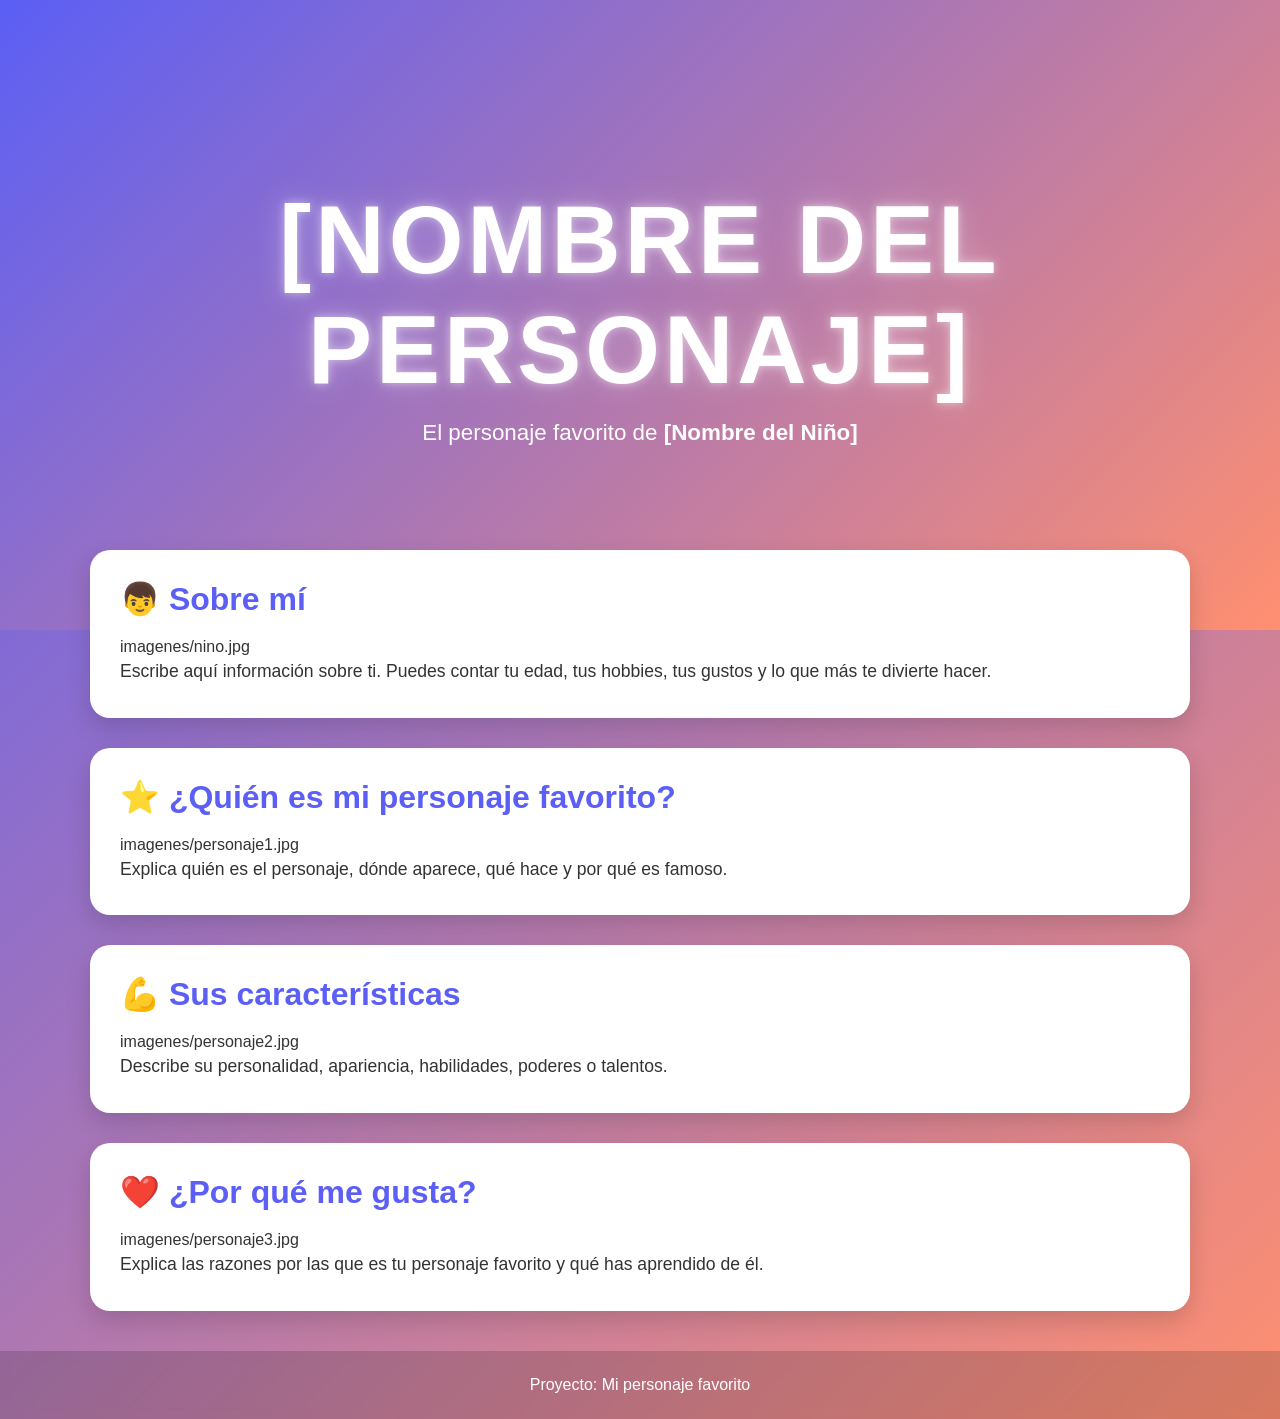
==== docs/personajeFavorito/index.html @ a316b097 "Automated update" ====
<!DOCTYPE html>
<html lang="es">

<head>
    <meta charset="UTF-8">
    <meta name="viewport" content="width=device-width, initial-scale=1.0">
    <title>[Nombre del Personaje]</title>
    <link rel="stylesheet" href="style.css">
</head>

<body>

    <header class="hero">
        <div class="hero-content">
            <h1>[NOMBRE DEL PERSONAJE]</h1>
            <p>El personaje favorito de <strong>[Nombre del Niño]</strong></p>
        </div>
    </header>

    <main>

        <section class="card">
            <h2>👦 Sobre mí</h2>
            imagenes/nino.jpg

            <p>
                Escribe aquí información sobre ti.
                Puedes contar tu edad, tus hobbies,
                tus gustos y lo que más te divierte hacer.
            </p>
        </section>

        <section class="card">
            <h2>⭐ ¿Quién es mi personaje favorito?</h2>
            imagenes/personaje1.jpg

            <p>
                Explica quién es el personaje, dónde aparece,
                qué hace y por qué es famoso.
            </p>
        </section>

        <section class="card">
            <h2>💪 Sus características</h2>
            imagenes/personaje2.jpg

            <p>
                Describe su personalidad, apariencia,
                habilidades, poderes o talentos.
            </p>
        </section>

        <section class="card">
            <h2>❤️ ¿Por qué me gusta?</h2>
            imagenes/personaje3.jpg

            <p>
                Explica las razones por las que es tu personaje favorito
                y qué has aprendido de él.
            </p>
        </section>

    </main>

    <footer>
        <p>Proyecto: Mi personaje favorito</p>
    </footer>

</body>

</html>
---- docs/personajeFavorito/style.css ----
/*======================================
  PALETA DE COLORES
======================================*/
:root {
    --color-primario: #5b5ff5;
    --color-secundario: #ff8f70;
}

/*======================================
  CONFIGURACIÓN GENERAL
======================================*/
* {
    margin: 0;
    padding: 0;
    box-sizing: border-box;
}

body {
    font-family: "Segoe UI", Arial, sans-serif;

    background: linear-gradient(
        135deg,
        var(--color-primario),
        var(--color-secundario)
    );

    min-height: 100vh;
    color: #333;
}

/*======================================
  HERO
======================================*/
.hero {
    height: 70vh;

    display: flex;
    justify-content: center;
    align-items: center;

    text-align: center;

    background: linear-gradient(
        135deg,
        var(--color-primario),
        var(--color-secundario)
    );

    color: white;
}

.hero-content {
    animation: aparecer 1.5s ease;
}

.hero h1 {
    font-size: clamp(3rem, 8vw, 6rem);
    letter-spacing: 4px;
    text-transform: uppercase;

    text-shadow:
        0 0 10px rgba(255,255,255,.5),
        0 0 30px rgba(255,255,255,.3);

    animation: flotar 3s ease-in-out infinite;
}

.hero p {
    font-size: 1.4rem;
    margin-top: 15px;
}

/*======================================
  CONTENEDOR
======================================*/
main {
    width: 90%;
    max-width: 1100px;

    margin: -80px auto 40px;
}

/*======================================
  TARJETAS
======================================*/
.card {
    background: white;

    margin-bottom: 30px;
    padding: 30px;

    border-radius: 20px;

    box-shadow: 0 10px 25px rgba(0,0,0,.15);

    transition: .3s;
}

.card:hover {
    transform: translateY(-8px);
}

.card h2 {
    color: var(--color-primario);
    margin-bottom: 20px;
    font-size: 2rem;
}

.card img {
    width: 100%;
    max-width: 450px;

    display: block;
    margin: 20px auto;

    border-radius: 15px;

    transition: .4s;
}

.card img:hover {
    transform: scale(1.05);
}

.card p {
    font-size: 1.1rem;
    line-height: 1.8;
}

/*======================================
  FOOTER
======================================*/
footer {
    text-align: center;

    padding: 25px;

    color: white;

    background: rgba(0,0,0,.15);

    backdrop-filter: blur(5px);
}

/*======================================
  ANIMACIONES
======================================*/
@keyframes aparecer {
    from {
        opacity: 0;
        transform: translateY(40px);
    }

    to {
        opacity: 1;
        transform: translateY(0);
    }
}

@keyframes flotar {
    0% {
        transform: translateY(0);
    }

    50% {
        transform: translateY(-10px);
    }

    100% {
        transform: translateY(0);
    }
}

/*======================================
  RESPONSIVE
======================================*/
@media (max-width: 768px) {

    .hero {
        height: 55vh;
    }

    .hero p {
        font-size: 1rem;
    }

    .card {
        padding: 20px;
    }

    .card h2 {
        font-size: 1.5rem;
    }
}
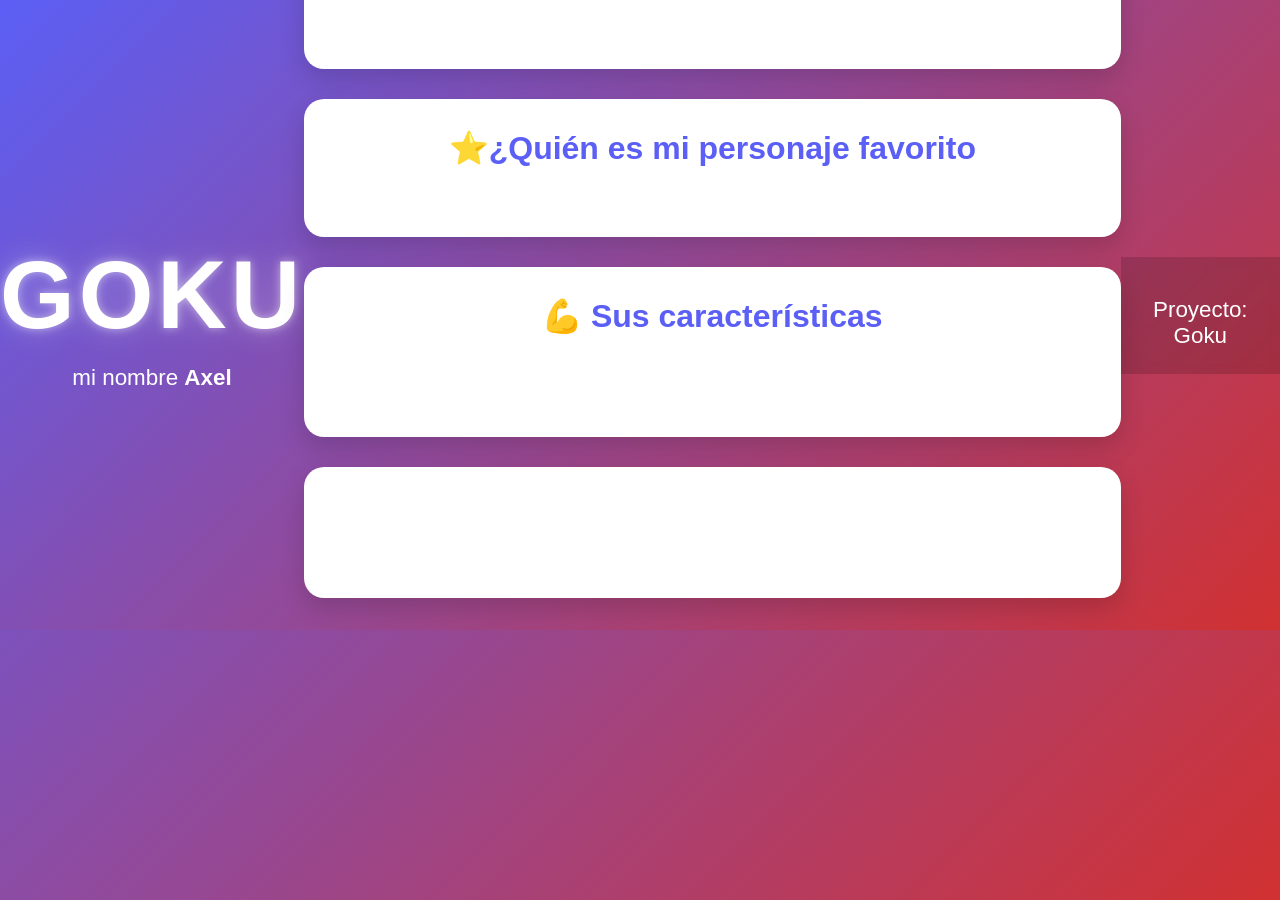
==== commit f2256822: "Mi personaje favorito" ====
--- a/docs/personajeFavorito/index.html
+++ b/docs/personajeFavorito/index.html
@@ -4,7 +4,7 @@
 <head>
     <meta charset="UTF-8">
     <meta name="viewport" content="width=device-width, initial-scale=1.0">
-    <title>[Nombre del Personaje]</title>
+    <title></title>
     <link rel="stylesheet" href="style.css">
 </head>
 
@@ -12,58 +12,54 @@
 
     <header class="hero">
         <div class="hero-content">
-            <h1>[NOMBRE DEL PERSONAJE]</h1>
-            <p>El personaje favorito de <strong>[Nombre del Niño]</strong></p>
+            <h1>Goku</h1>
+            <p>mi nombre <strong>Axel</strong></p>
         </div>
-    </header>
-
+        
     <main>
+        <img src="https://imgs.search.brave.com/Vb1GLYppaKhW69apex3lSlE1rTI8tc5eMCocI2nxM2g/rs:fit:860:0:0:0/g:ce/aHR0cHM6Ly93YWxs/cGFwZXJzLmNvbS9p/bWFnZXMvdGh1bWJu/YWlsL2dva3UtdWx0/cmEtaW5zdGluY3Qt/bGFuZHNjYXBlLWFy/dC14ZGFod3h2eDJ3/ZmdhaDFiLmpwZw" alt="">
+        
 
         <section class="card">
-            <h2>👦 Sobre mí</h2>
-            imagenes/nino.jpg
+            <h2>👦 Sobre mi</h2>
+            <img src="https://imgs.search.brave.com/Vb1GLYppaKhW69apex3lSlE1rTI8tc5eMCocI2nxM2g/rs:fit:860:0:0:0/g:ce/aHR0cHM6Ly93YWxs/cGFwZXJzLmNvbS9p/bWFnZXMvdGh1bWJu/YWlsL2dva3UtdWx0/cmEtaW5zdGluY3Qt/bGFuZHNjYXBlLWFy/dC14ZGFod3h2eDJ3/ZmdhaDFiLmpwZw" alt="">
 
             <p>
-                Escribe aquí información sobre ti.
-                Puedes contar tu edad, tus hobbies,
-                tus gustos y lo que más te divierte hacer.
+               Soy una persona me gusta jugar videojuegos y tengo 12 años
             </p>
         </section>
 
         <section class="card">
-            <h2>⭐ ¿Quién es mi personaje favorito?</h2>
-            imagenes/personaje1.jpg
-
+            <h2>⭐¿Quién es mi personaje favorito</h2>
+            <img src="https://imgs.search.brave.com/Vb1GLYppaKhW69apex3lSlE1rTI8tc5eMCocI2nxM2g/rs:fit:860:0:0:0/g:ce/aHR0cHM6Ly93YWxs/cGFwZXJzLmNvbS9p/bWFnZXMvdGh1bWJu/YWlsL2dva3UtdWx0/cmEtaW5zdGluY3Qt/bGFuZHNjYXBlLWFy/dC14ZGFod3h2eDJ3/ZmdhaDFiLmpwZw" alt="">
             <p>
-                Explica quién es el personaje, dónde aparece,
-                qué hace y por qué es famoso.
+                
             </p>
         </section>
 
         <section class="card">
             <h2>💪 Sus características</h2>
-            imagenes/personaje2.jpg
+            <img src="https://imgs.search.brave.com/Vb1GLYppaKhW69apex3lSlE1rTI8tc5eMCocI2nxM2g/rs:fit:860:0:0:0/g:ce/aHR0cHM6Ly93YWxs/cGFwZXJzLmNvbS9p/bWFnZXMvdGh1bWJu/YWlsL2dva3UtdWx0/cmEtaW5zdGluY3Qt/bGFuZHNjYXBlLWFy/dC14ZGFod3h2eDJ3/ZmdhaDFiLmpwZw" alt="">
 
             <p>
-                Describe su personalidad, apariencia,
-                habilidades, poderes o talentos.
+                es un personaje con actitud alegre 
             </p>
         </section>
 
         <section class="card">
-            <h2>❤️ ¿Por qué me gusta?</h2>
-            imagenes/personaje3.jpg
+            <h2></h2>
+            <img src="https://imgs.search.brave.com/Vb1GLYppaKhW69apex3lSlE1rTI8tc5eMCocI2nxM2g/rs:fit:860:0:0:0/g:ce/aHR0cHM6Ly93YWxs/cGFwZXJzLmNvbS9p/bWFnZXMvdGh1bWJu/YWlsL2dva3UtdWx0/cmEtaW5zdGluY3Qt/bGFuZHNjYXBlLWFy/dC14ZGFod3h2eDJ3/ZmdhaDFiLmpwZw" alt="">
 
             <p>
-                Explica las razones por las que es tu personaje favorito
-                y qué has aprendido de él.
+            porque es un personaje muy bueno
+            a ser bueno
             </p>
         </section>
 
     </main>
 
     <footer>
-        <p>Proyecto: Mi personaje favorito</p>
+        <p>Proyecto: Goku</p>
     </footer>
 
 </body>
--- a/docs/personajeFavorito/style.css
+++ b/docs/personajeFavorito/style.css
@@ -3,7 +3,7 @@
 ======================================*/
 :root {
     --color-primario: #5b5ff5;
-    --color-secundario: #ff8f70;
+    --color-secundario: #d13131;
 }
 
 /*======================================
